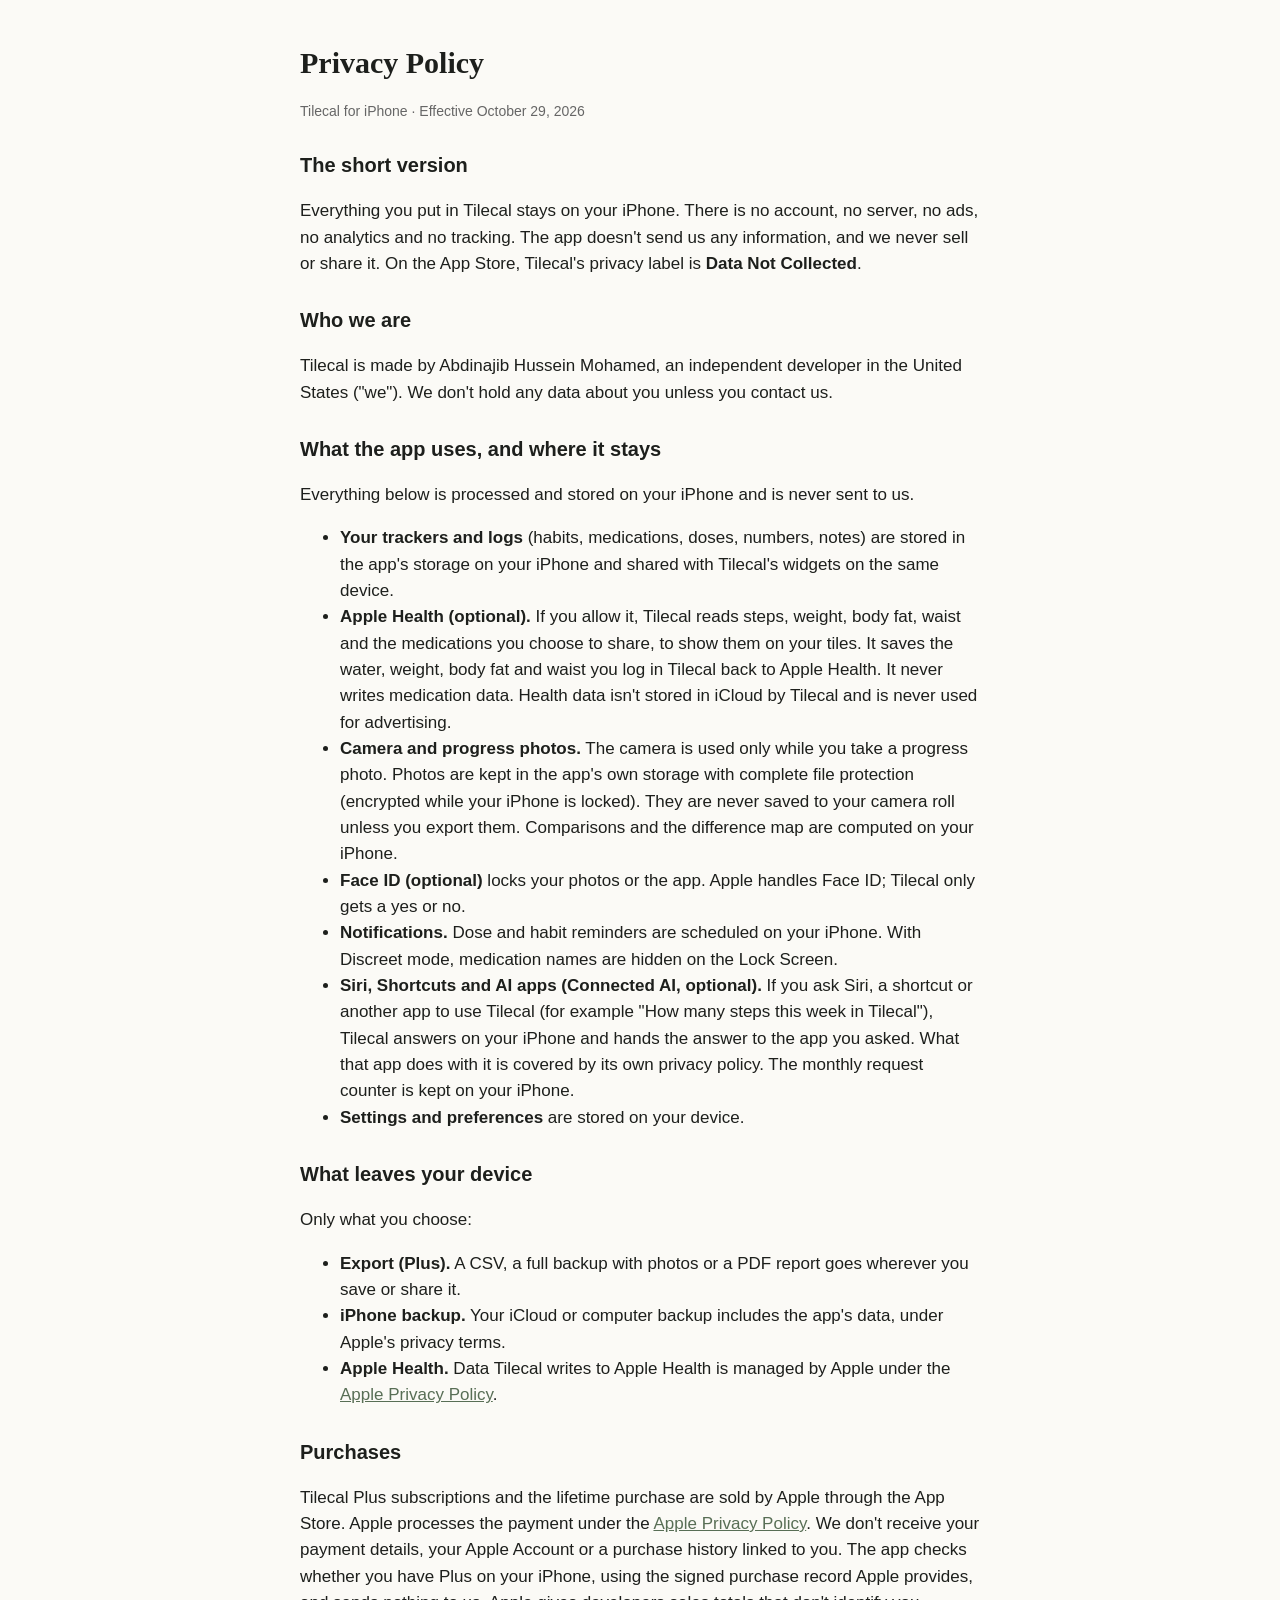
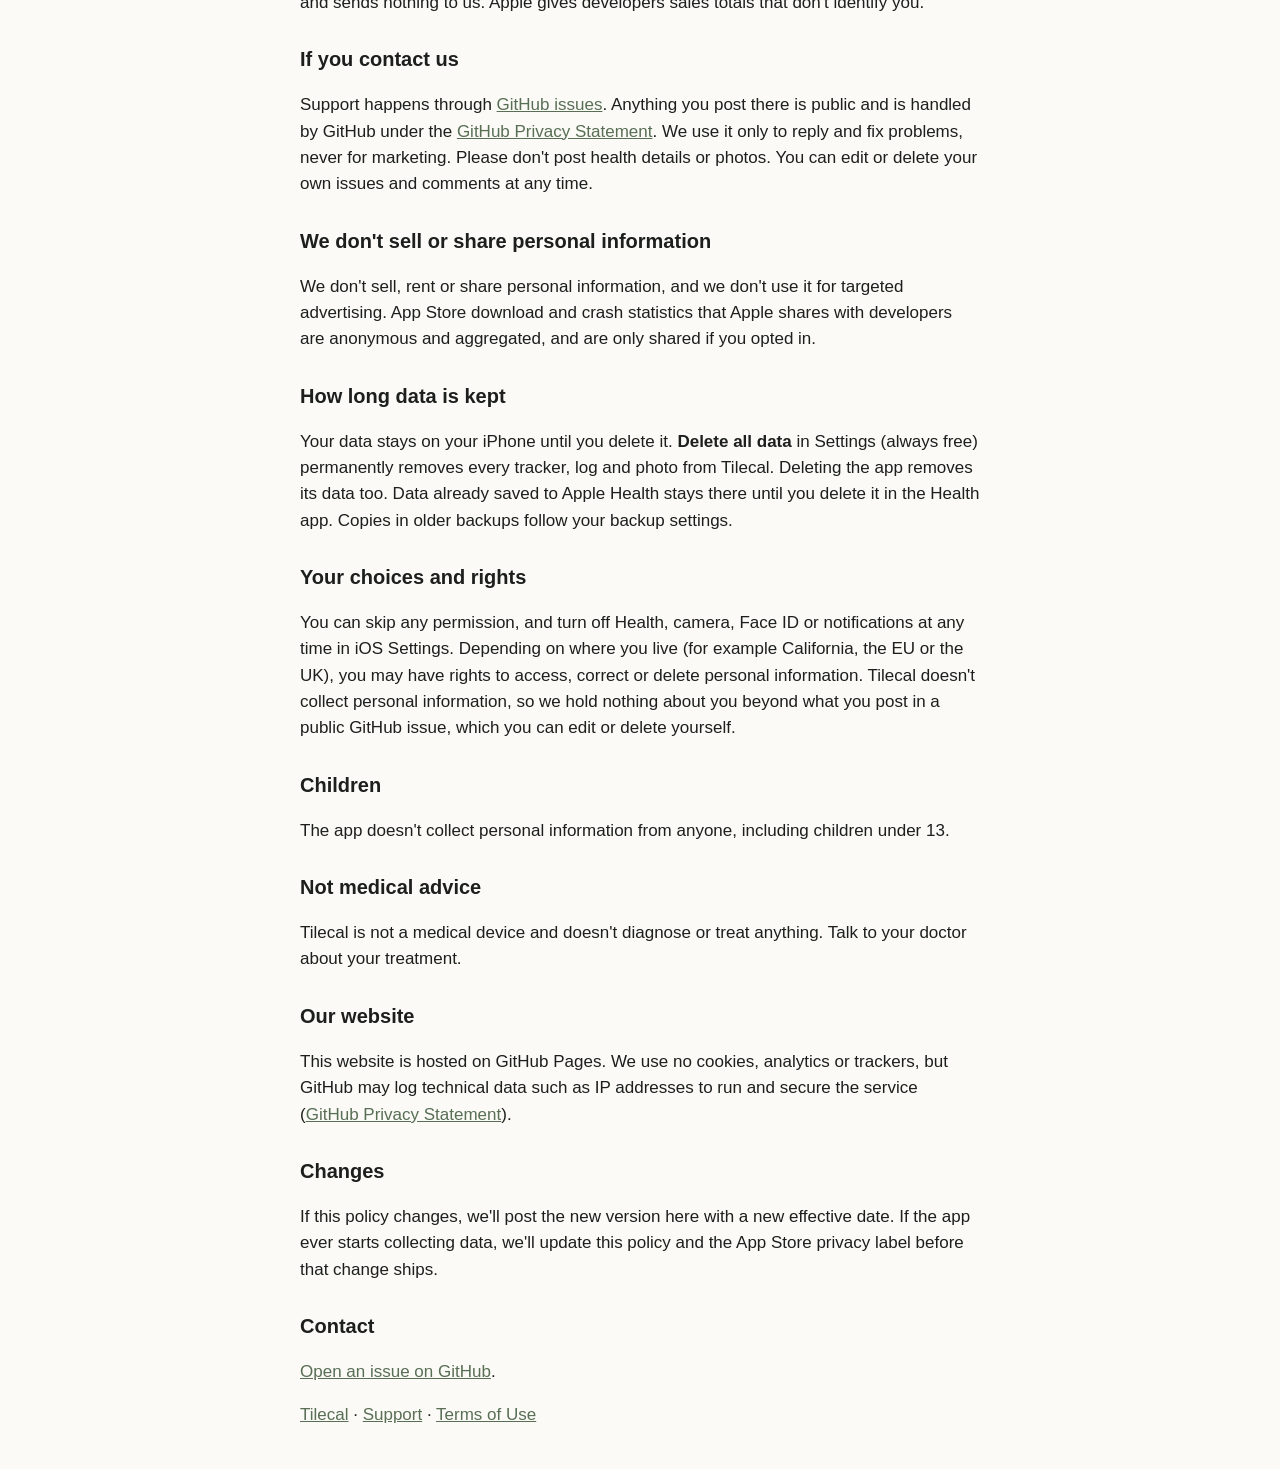
==== privacy.html @ e0120fbf "Tilecal privacy policy and support pages Co-Authored-By: Claude Opus 5.5 <noreply@anthropic.com>" ====
<!doctype html><html lang="en"><head><meta charset="utf-8"><meta name="viewport" content="width=device-width,initial-scale=1"><title>Tilecal: Privacy Policy</title><link rel="stylesheet" href="style.css"></head><body>
<h1>Privacy Policy</h1><p class="muted">Tilecal for iPhone · Effective October 29, 2026</p>
<h2>The short version</h2><p>Everything you put in Tilecal stays on your iPhone. There is no account, no server, no ads, no analytics and no tracking. The app doesn't send us any information, and we never sell or share it. On the App Store, Tilecal's privacy label is <b>Data Not Collected</b>.</p>
<h2>Who we are</h2><p>Tilecal is made by Abdinajib Hussein Mohamed, an independent developer in the United States ("we"). We don't hold any data about you unless you contact us.</p>
<h2>What the app uses, and where it stays</h2><p>Everything below is processed and stored on your iPhone and is never sent to us.</p><ul>
<li><b>Your trackers and logs</b> (habits, medications, doses, numbers, notes) are stored in the app's storage on your iPhone and shared with Tilecal's widgets on the same device.</li>
<li><b>Apple Health (optional).</b> If you allow it, Tilecal reads steps, weight, body fat, waist and the medications you choose to share, to show them on your tiles. It saves the water, weight, body fat and waist you log in Tilecal back to Apple Health. It never writes medication data. Health data isn't stored in iCloud by Tilecal and is never used for advertising.</li>
<li><b>Camera and progress photos.</b> The camera is used only while you take a progress photo. Photos are kept in the app's own storage with complete file protection (encrypted while your iPhone is locked). They are never saved to your camera roll unless you export them. Comparisons and the difference map are computed on your iPhone.</li>
<li><b>Face ID (optional)</b> locks your photos or the app. Apple handles Face ID; Tilecal only gets a yes or no.</li>
<li><b>Notifications.</b> Dose and habit reminders are scheduled on your iPhone. With Discreet mode, medication names are hidden on the Lock Screen.</li>
<li><b>Siri, Shortcuts and AI apps (Connected AI, optional).</b> If you ask Siri, a shortcut or another app to use Tilecal (for example "How many steps this week in Tilecal"), Tilecal answers on your iPhone and hands the answer to the app you asked. What that app does with it is covered by its own privacy policy. The monthly request counter is kept on your iPhone.</li>
<li><b>Settings and preferences</b> are stored on your device.</li></ul>
<h2>What leaves your device</h2><p>Only what you choose:</p><ul>
<li><b>Export (Plus).</b> A CSV, a full backup with photos or a PDF report goes wherever you save or share it.</li>
<li><b>iPhone backup.</b> Your iCloud or computer backup includes the app's data, under Apple's privacy terms.</li>
<li><b>Apple Health.</b> Data Tilecal writes to Apple Health is managed by Apple under the <a href="https://www.apple.com/legal/privacy/">Apple Privacy Policy</a>.</li></ul>
<h2 id="purchases">Purchases</h2><p>Tilecal Plus subscriptions and the lifetime purchase are sold by Apple through the App Store. Apple processes the payment under the <a href="https://www.apple.com/legal/privacy/">Apple Privacy Policy</a>. We don't receive your payment details, your Apple Account or a purchase history linked to you. The app checks whether you have Plus on your iPhone, using the signed purchase record Apple provides, and sends nothing to us. Apple gives developers sales totals that don't identify you.</p>
<h2>If you contact us</h2><p>Support happens through <a href="https://github.com/Abdi1717/tilecal-site/issues">GitHub issues</a>. Anything you post there is public and is handled by GitHub under the <a href="https://docs.github.com/site-policy/privacy-policies/github-general-privacy-statement">GitHub Privacy Statement</a>. We use it only to reply and fix problems, never for marketing. Please don't post health details or photos. You can edit or delete your own issues and comments at any time.</p>
<h2>We don't sell or share personal information</h2><p>We don't sell, rent or share personal information, and we don't use it for targeted advertising. App Store download and crash statistics that Apple shares with developers are anonymous and aggregated, and are only shared if you opted in.</p>
<h2>How long data is kept</h2><p>Your data stays on your iPhone until you delete it. <b>Delete all data</b> in Settings (always free) permanently removes every tracker, log and photo from Tilecal. Deleting the app removes its data too. Data already saved to Apple Health stays there until you delete it in the Health app. Copies in older backups follow your backup settings.</p>
<h2>Your choices and rights</h2><p>You can skip any permission, and turn off Health, camera, Face ID or notifications at any time in iOS Settings. Depending on where you live (for example California, the EU or the UK), you may have rights to access, correct or delete personal information. Tilecal doesn't collect personal information, so we hold nothing about you beyond what you post in a public GitHub issue, which you can edit or delete yourself.</p>
<h2>Children</h2><p>The app doesn't collect personal information from anyone, including children under 13.</p>
<h2>Not medical advice</h2><p>Tilecal is not a medical device and doesn't diagnose or treat anything. Talk to your doctor about your treatment.</p>
<h2>Our website</h2><p>This website is hosted on GitHub Pages. We use no cookies, analytics or trackers, but GitHub may log technical data such as IP addresses to run and secure the service (<a href="https://docs.github.com/site-policy/privacy-policies/github-general-privacy-statement">GitHub Privacy Statement</a>).</p>
<h2>Changes</h2><p>If this policy changes, we'll post the new version here with a new effective date. If the app ever starts collecting data, we'll update this policy and the App Store privacy label before that change ships.</p>
<h2>Contact</h2><p><a href="https://github.com/Abdi1717/tilecal-site/issues">Open an issue on GitHub</a>.</p>
<p><a href="index.html">Tilecal</a> · <a href="support.html">Support</a> · <a href="https://www.apple.com/legal/internet-services/itunes/dev/stdeula/">Terms of Use</a></p></body></html>
---- style.css ----
body{font:17px/1.55 -apple-system,BlinkMacSystemFont,"SF Pro Text",Helvetica,Arial,sans-serif;max-width:680px;margin:40px auto;padding:0 20px;color:#1d1f1c;background:#fbfaf6}
h1{font-family:"New York",ui-serif,Georgia,serif;font-size:30px;margin-bottom:4px}h2{font-size:20px;margin-top:28px}a{color:#586E55}.muted{color:#666;font-size:14px}
@media (prefers-color-scheme:dark){body{background:#151614;color:#ecebe6}a{color:#B6C6B4}.muted{color:#9a9a96}}
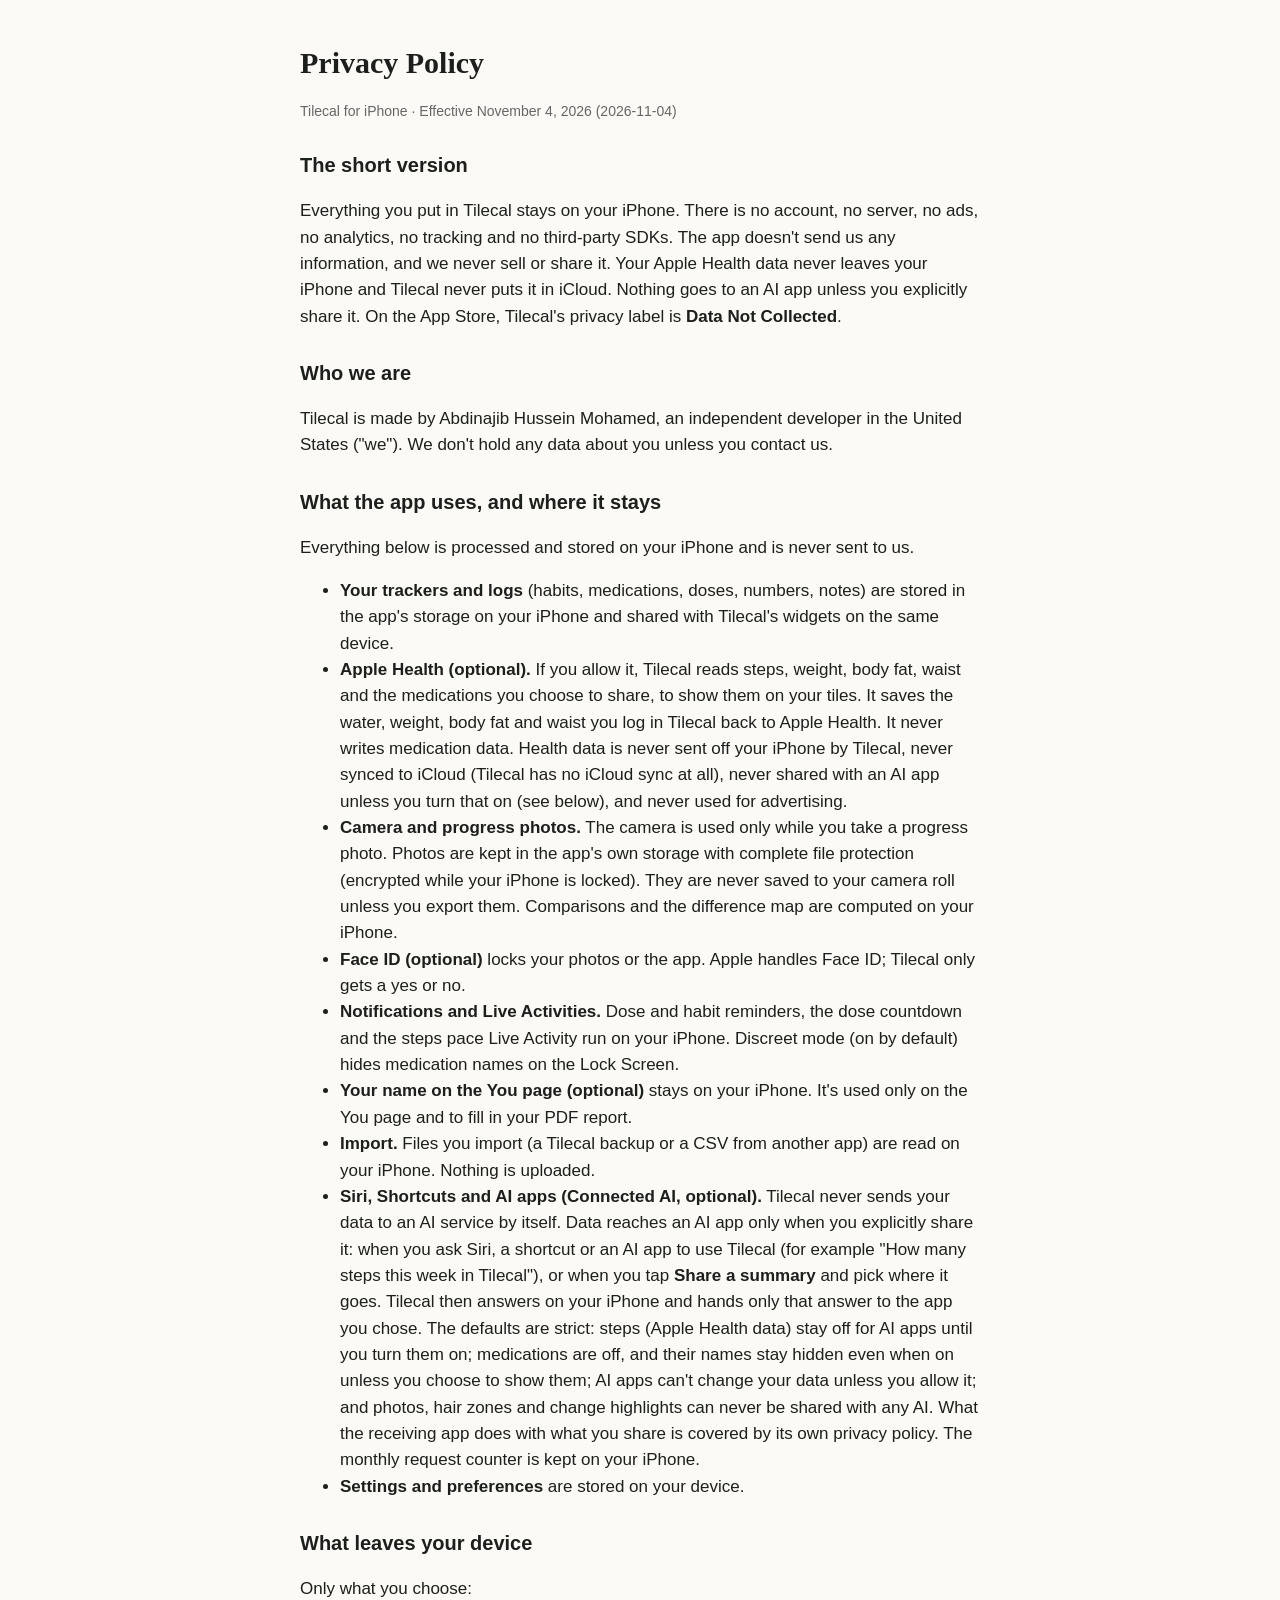
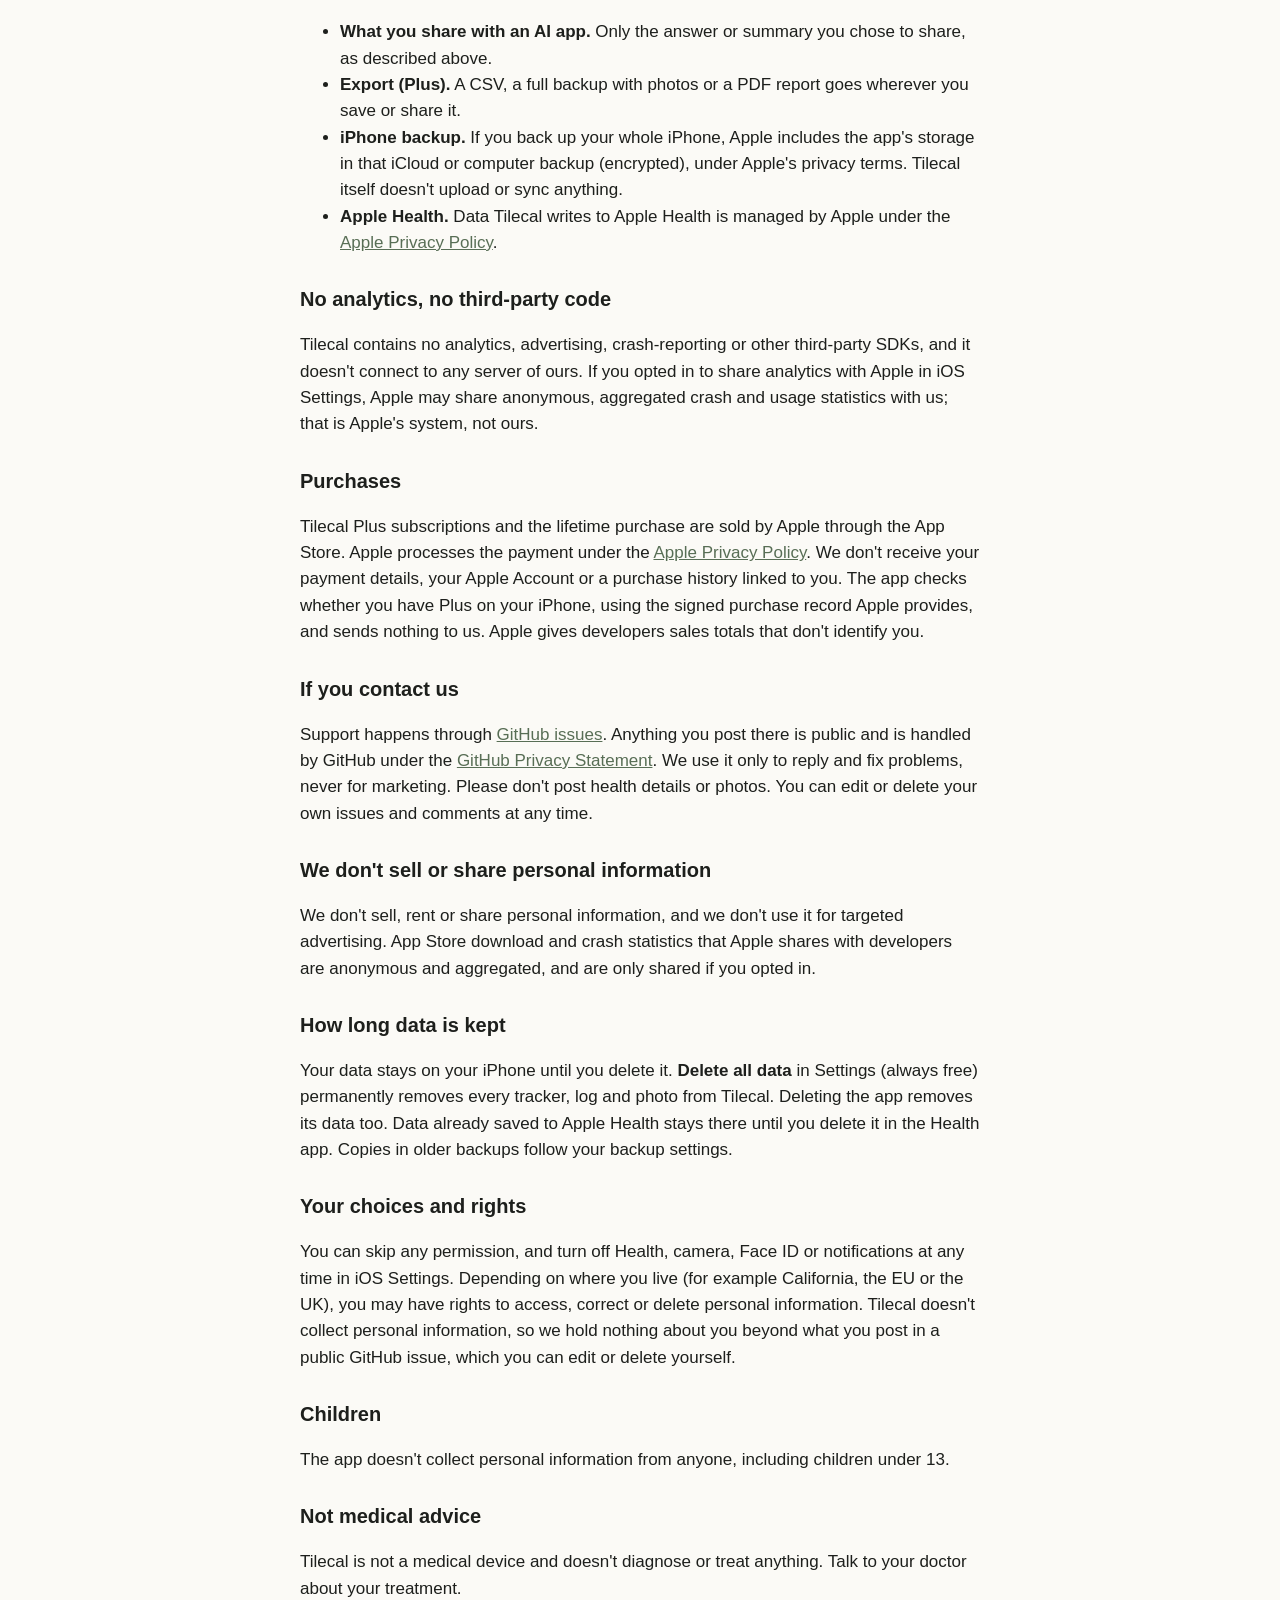
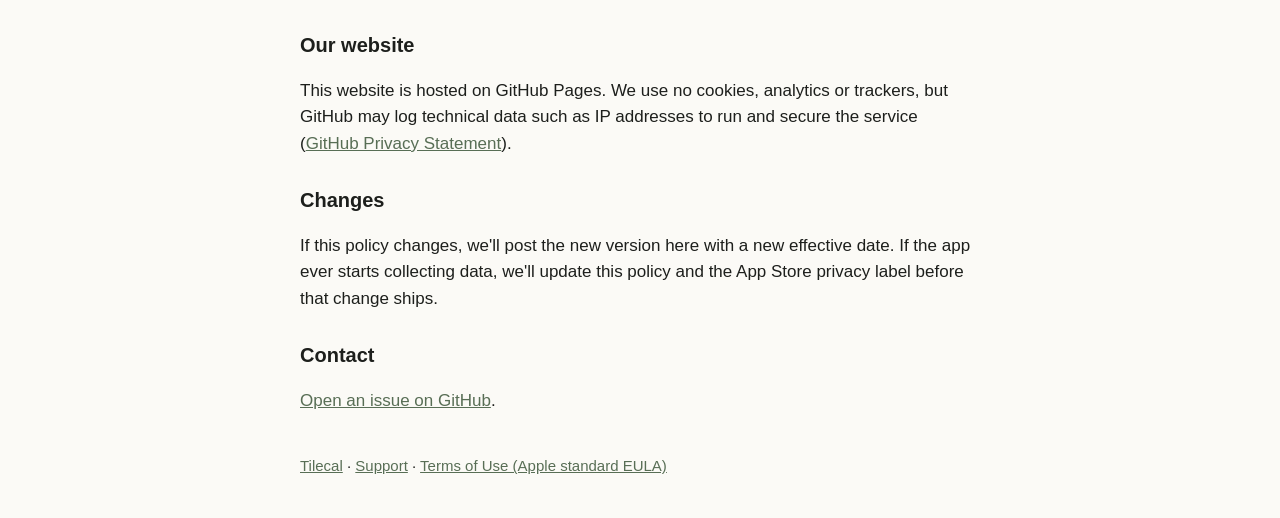
==== commit 7a6a1d95: "Launch-ready landing, support and privacy pages Landing: current features, App Store screenshots (60" ====
--- a/privacy.html
+++ b/privacy.html
@@ -1,19 +1,23 @@
 <!doctype html><html lang="en"><head><meta charset="utf-8"><meta name="viewport" content="width=device-width,initial-scale=1"><title>Tilecal: Privacy Policy</title><link rel="stylesheet" href="style.css"></head><body>
-<h1>Privacy Policy</h1><p class="muted">Tilecal for iPhone · Effective October 29, 2026</p>
-<h2>The short version</h2><p>Everything you put in Tilecal stays on your iPhone. There is no account, no server, no ads, no analytics and no tracking. The app doesn't send us any information, and we never sell or share it. On the App Store, Tilecal's privacy label is <b>Data Not Collected</b>.</p>
+<h1>Privacy Policy</h1><p class="muted">Tilecal for iPhone · Effective November 4, 2026 (2026-11-04)</p>
+<h2>The short version</h2><p>Everything you put in Tilecal stays on your iPhone. There is no account, no server, no ads, no analytics, no tracking and no third-party SDKs. The app doesn't send us any information, and we never sell or share it. Your Apple Health data never leaves your iPhone and Tilecal never puts it in iCloud. Nothing goes to an AI app unless you explicitly share it. On the App Store, Tilecal's privacy label is <b>Data Not Collected</b>.</p>
 <h2>Who we are</h2><p>Tilecal is made by Abdinajib Hussein Mohamed, an independent developer in the United States ("we"). We don't hold any data about you unless you contact us.</p>
 <h2>What the app uses, and where it stays</h2><p>Everything below is processed and stored on your iPhone and is never sent to us.</p><ul>
 <li><b>Your trackers and logs</b> (habits, medications, doses, numbers, notes) are stored in the app's storage on your iPhone and shared with Tilecal's widgets on the same device.</li>
-<li><b>Apple Health (optional).</b> If you allow it, Tilecal reads steps, weight, body fat, waist and the medications you choose to share, to show them on your tiles. It saves the water, weight, body fat and waist you log in Tilecal back to Apple Health. It never writes medication data. Health data isn't stored in iCloud by Tilecal and is never used for advertising.</li>
+<li><b>Apple Health (optional).</b> If you allow it, Tilecal reads steps, weight, body fat, waist and the medications you choose to share, to show them on your tiles. It saves the water, weight, body fat and waist you log in Tilecal back to Apple Health. It never writes medication data. Health data is never sent off your iPhone by Tilecal, never synced to iCloud (Tilecal has no iCloud sync at all), never shared with an AI app unless you turn that on (see below), and never used for advertising.</li>
 <li><b>Camera and progress photos.</b> The camera is used only while you take a progress photo. Photos are kept in the app's own storage with complete file protection (encrypted while your iPhone is locked). They are never saved to your camera roll unless you export them. Comparisons and the difference map are computed on your iPhone.</li>
 <li><b>Face ID (optional)</b> locks your photos or the app. Apple handles Face ID; Tilecal only gets a yes or no.</li>
-<li><b>Notifications.</b> Dose and habit reminders are scheduled on your iPhone. With Discreet mode, medication names are hidden on the Lock Screen.</li>
-<li><b>Siri, Shortcuts and AI apps (Connected AI, optional).</b> If you ask Siri, a shortcut or another app to use Tilecal (for example "How many steps this week in Tilecal"), Tilecal answers on your iPhone and hands the answer to the app you asked. What that app does with it is covered by its own privacy policy. The monthly request counter is kept on your iPhone.</li>
+<li><b>Notifications and Live Activities.</b> Dose and habit reminders, the dose countdown and the steps pace Live Activity run on your iPhone. Discreet mode (on by default) hides medication names on the Lock Screen.</li>
+<li><b>Your name on the You page (optional)</b> stays on your iPhone. It's used only on the You page and to fill in your PDF report.</li>
+<li><b>Import.</b> Files you import (a Tilecal backup or a CSV from another app) are read on your iPhone. Nothing is uploaded.</li>
+<li><b>Siri, Shortcuts and AI apps (Connected AI, optional).</b> Tilecal never sends your data to an AI service by itself. Data reaches an AI app only when you explicitly share it: when you ask Siri, a shortcut or an AI app to use Tilecal (for example "How many steps this week in Tilecal"), or when you tap <b>Share a summary</b> and pick where it goes. Tilecal then answers on your iPhone and hands only that answer to the app you chose. The defaults are strict: steps (Apple Health data) stay off for AI apps until you turn them on; medications are off, and their names stay hidden even when on unless you choose to show them; AI apps can't change your data unless you allow it; and photos, hair zones and change highlights can never be shared with any AI. What the receiving app does with what you share is covered by its own privacy policy. The monthly request counter is kept on your iPhone.</li>
 <li><b>Settings and preferences</b> are stored on your device.</li></ul>
 <h2>What leaves your device</h2><p>Only what you choose:</p><ul>
+<li><b>What you share with an AI app.</b> Only the answer or summary you chose to share, as described above.</li>
 <li><b>Export (Plus).</b> A CSV, a full backup with photos or a PDF report goes wherever you save or share it.</li>
-<li><b>iPhone backup.</b> Your iCloud or computer backup includes the app's data, under Apple's privacy terms.</li>
+<li><b>iPhone backup.</b> If you back up your whole iPhone, Apple includes the app's storage in that iCloud or computer backup (encrypted), under Apple's privacy terms. Tilecal itself doesn't upload or sync anything.</li>
 <li><b>Apple Health.</b> Data Tilecal writes to Apple Health is managed by Apple under the <a href="https://www.apple.com/legal/privacy/">Apple Privacy Policy</a>.</li></ul>
+<h2>No analytics, no third-party code</h2><p>Tilecal contains no analytics, advertising, crash-reporting or other third-party SDKs, and it doesn't connect to any server of ours. If you opted in to share analytics with Apple in iOS Settings, Apple may share anonymous, aggregated crash and usage statistics with us; that is Apple's system, not ours.</p>
 <h2 id="purchases">Purchases</h2><p>Tilecal Plus subscriptions and the lifetime purchase are sold by Apple through the App Store. Apple processes the payment under the <a href="https://www.apple.com/legal/privacy/">Apple Privacy Policy</a>. We don't receive your payment details, your Apple Account or a purchase history linked to you. The app checks whether you have Plus on your iPhone, using the signed purchase record Apple provides, and sends nothing to us. Apple gives developers sales totals that don't identify you.</p>
 <h2>If you contact us</h2><p>Support happens through <a href="https://github.com/Abdi1717/tilecal-site/issues">GitHub issues</a>. Anything you post there is public and is handled by GitHub under the <a href="https://docs.github.com/site-policy/privacy-policies/github-general-privacy-statement">GitHub Privacy Statement</a>. We use it only to reply and fix problems, never for marketing. Please don't post health details or photos. You can edit or delete your own issues and comments at any time.</p>
 <h2>We don't sell or share personal information</h2><p>We don't sell, rent or share personal information, and we don't use it for targeted advertising. App Store download and crash statistics that Apple shares with developers are anonymous and aggregated, and are only shared if you opted in.</p>
@@ -24,4 +28,4 @@
 <h2>Our website</h2><p>This website is hosted on GitHub Pages. We use no cookies, analytics or trackers, but GitHub may log technical data such as IP addresses to run and secure the service (<a href="https://docs.github.com/site-policy/privacy-policies/github-general-privacy-statement">GitHub Privacy Statement</a>).</p>
 <h2>Changes</h2><p>If this policy changes, we'll post the new version here with a new effective date. If the app ever starts collecting data, we'll update this policy and the App Store privacy label before that change ships.</p>
 <h2>Contact</h2><p><a href="https://github.com/Abdi1717/tilecal-site/issues">Open an issue on GitHub</a>.</p>
-<p><a href="index.html">Tilecal</a> · <a href="support.html">Support</a> · <a href="https://www.apple.com/legal/internet-services/itunes/dev/stdeula/">Terms of Use</a></p></body></html>
+<footer><a href="index.html">Tilecal</a> · <a href="support.html">Support</a> · <a href="https://www.apple.com/legal/internet-services/itunes/dev/stdeula/">Terms of Use (Apple standard EULA)</a></footer></body></html>
--- a/style.css
+++ b/style.css
@@ -1,3 +1,7 @@
 body{font:17px/1.55 -apple-system,BlinkMacSystemFont,"SF Pro Text",Helvetica,Arial,sans-serif;max-width:680px;margin:40px auto;padding:0 20px;color:#1d1f1c;background:#fbfaf6}
 h1{font-family:"New York",ui-serif,Georgia,serif;font-size:30px;margin-bottom:4px}h2{font-size:20px;margin-top:28px}a{color:#586E55}.muted{color:#666;font-size:14px}
 @media (prefers-color-scheme:dark){body{background:#151614;color:#ecebe6}a{color:#B6C6B4}.muted{color:#9a9a96}}
+.shots{display:flex;gap:14px;overflow-x:auto;scroll-snap-type:x mandatory;margin:24px -20px;padding:0 20px 8px}.shots img{flex:0 0 auto;width:220px;height:auto;border-radius:18px;scroll-snap-align:start;box-shadow:0 1px 3px rgba(0,0,0,.12)}
+.cta{display:inline-block;margin:8px 0 4px;padding:10px 18px;border-radius:999px;background:#586E55;color:#fbfaf6;font-weight:600;text-decoration:none}.plans{border:1px solid #e3e0d6;border-radius:14px;padding:4px 18px;margin:16px 0}
+nav{font-size:15px;margin-bottom:24px}footer{margin-top:40px;font-size:15px}
+@media (prefers-color-scheme:dark){.cta{background:#B6C6B4;color:#151614}.plans{border-color:#33352f}}
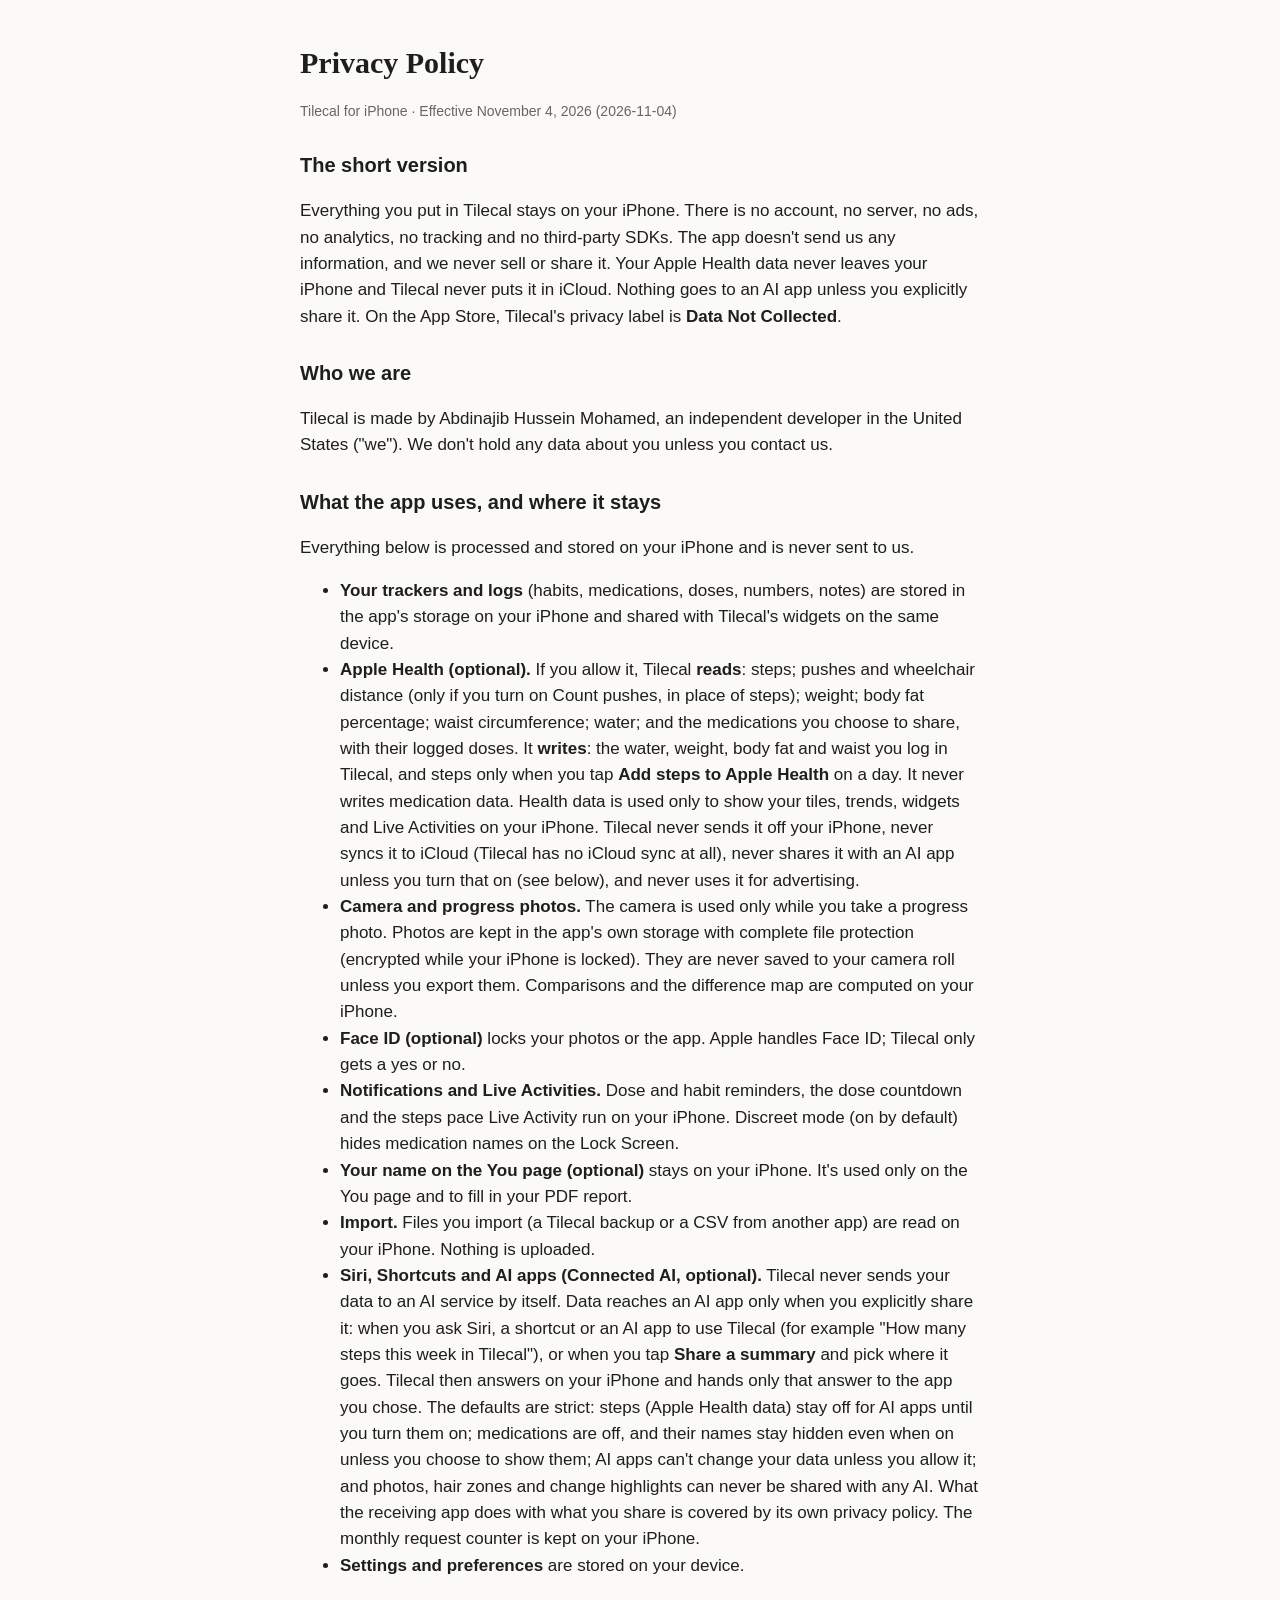
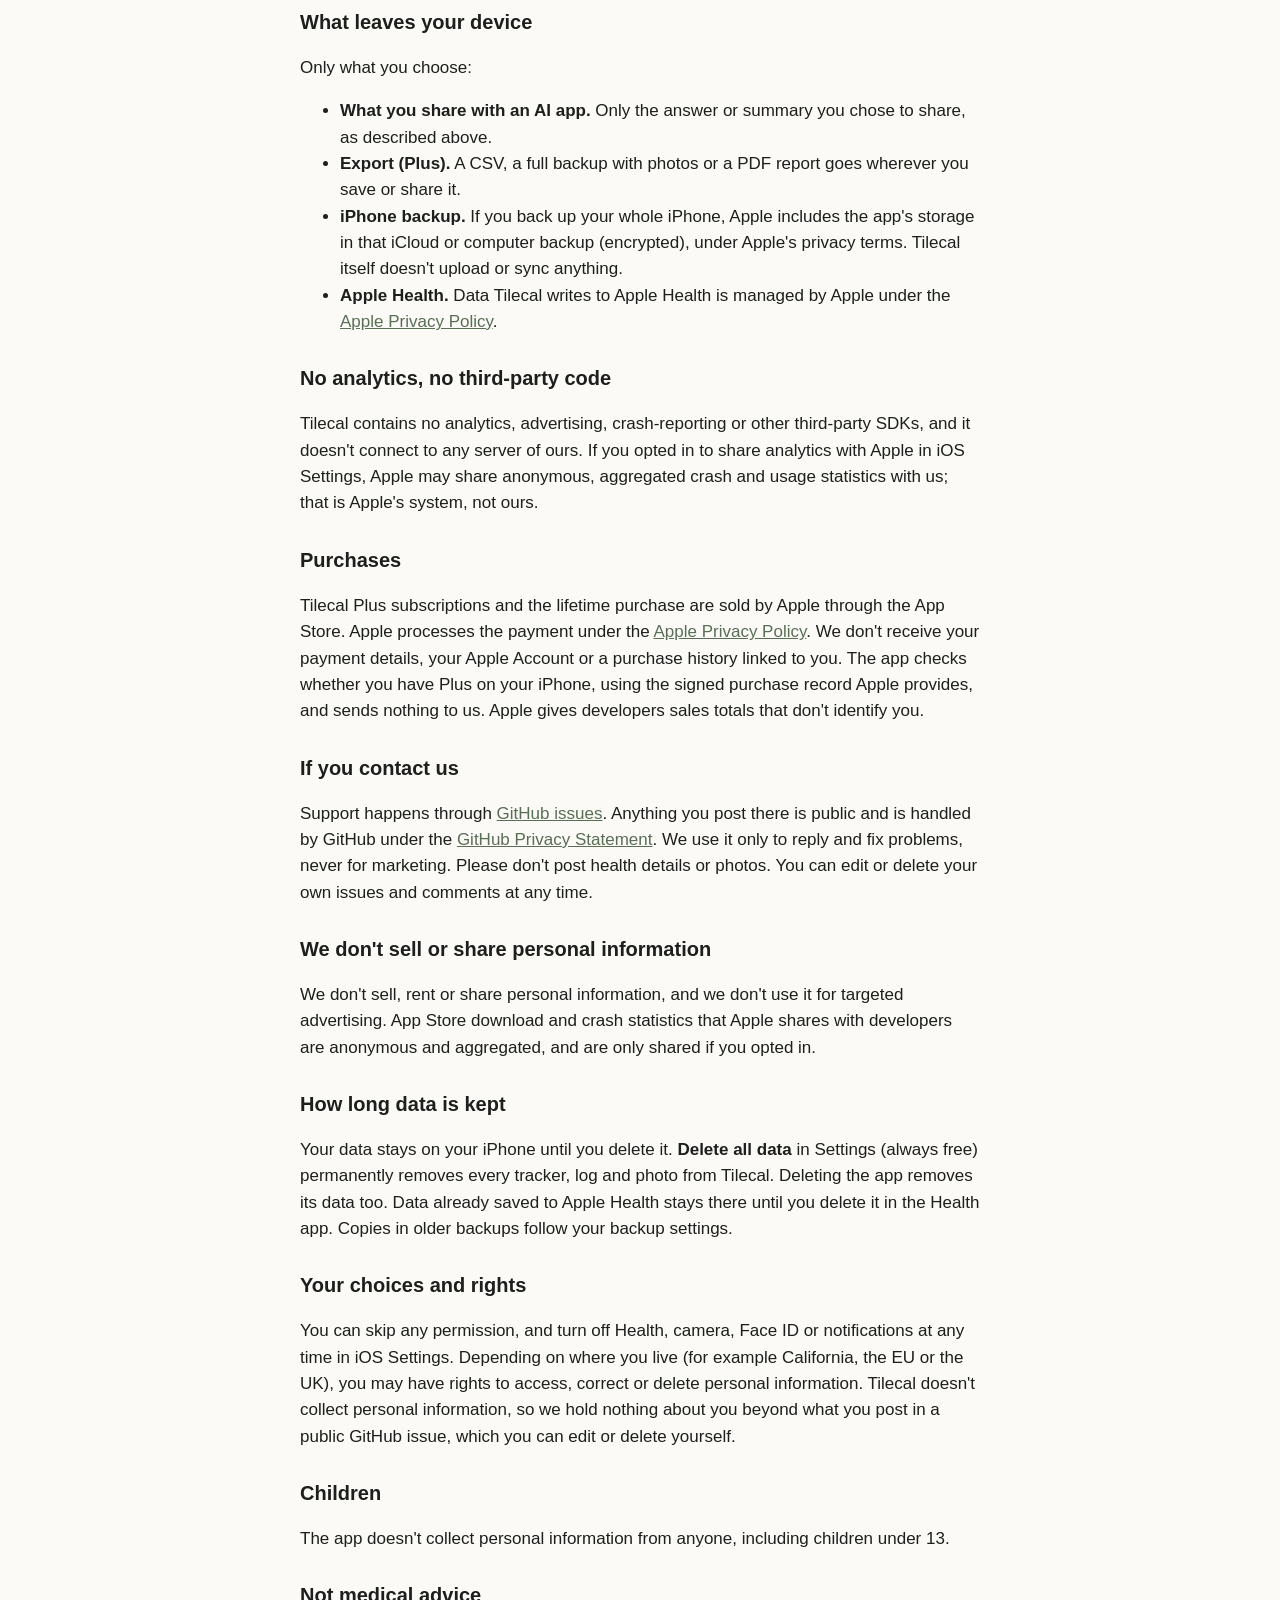
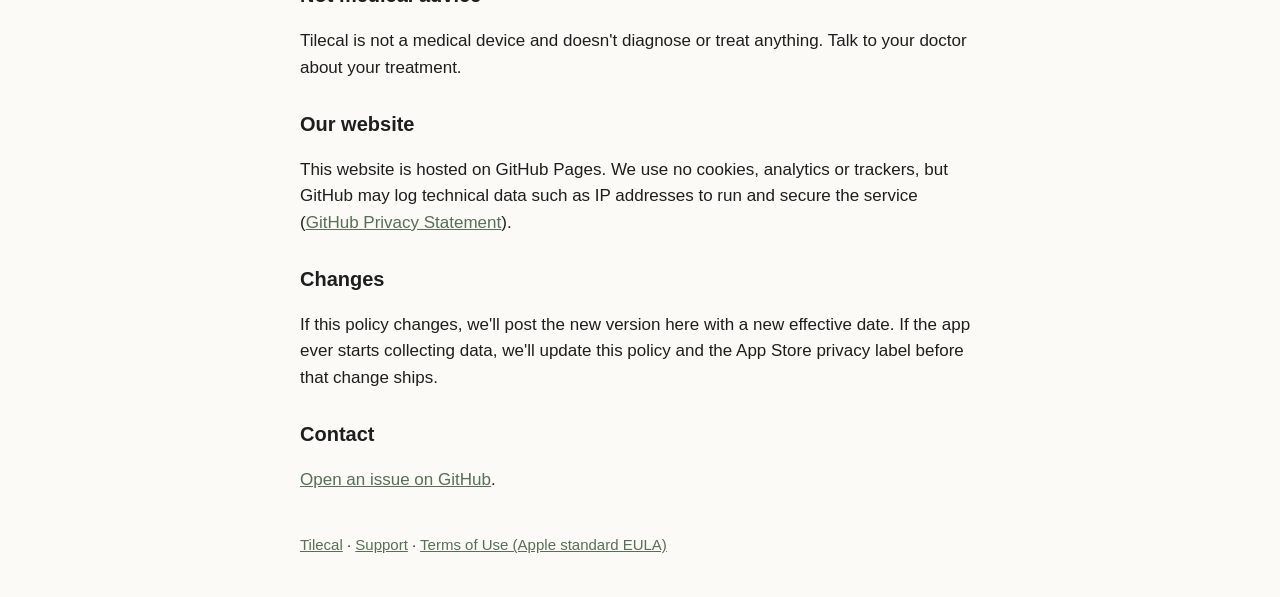
==== commit 71864ac0: "Privacy: merge compliance's HealthKit list (every type read and written) Co-Authored-By: Claude Opus" ====
--- a/privacy.html
+++ b/privacy.html
@@ -4,7 +4,7 @@
 <h2>Who we are</h2><p>Tilecal is made by Abdinajib Hussein Mohamed, an independent developer in the United States ("we"). We don't hold any data about you unless you contact us.</p>
 <h2>What the app uses, and where it stays</h2><p>Everything below is processed and stored on your iPhone and is never sent to us.</p><ul>
 <li><b>Your trackers and logs</b> (habits, medications, doses, numbers, notes) are stored in the app's storage on your iPhone and shared with Tilecal's widgets on the same device.</li>
-<li><b>Apple Health (optional).</b> If you allow it, Tilecal reads steps, weight, body fat, waist and the medications you choose to share, to show them on your tiles. It saves the water, weight, body fat and waist you log in Tilecal back to Apple Health. It never writes medication data. Health data is never sent off your iPhone by Tilecal, never synced to iCloud (Tilecal has no iCloud sync at all), never shared with an AI app unless you turn that on (see below), and never used for advertising.</li>
+<li><b>Apple Health (optional).</b> If you allow it, Tilecal <b>reads</b>: steps; pushes and wheelchair distance (only if you turn on Count pushes, in place of steps); weight; body fat percentage; waist circumference; water; and the medications you choose to share, with their logged doses. It <b>writes</b>: the water, weight, body fat and waist you log in Tilecal, and steps only when you tap <b>Add steps to Apple Health</b> on a day. It never writes medication data. Health data is used only to show your tiles, trends, widgets and Live Activities on your iPhone. Tilecal never sends it off your iPhone, never syncs it to iCloud (Tilecal has no iCloud sync at all), never shares it with an AI app unless you turn that on (see below), and never uses it for advertising.</li>
 <li><b>Camera and progress photos.</b> The camera is used only while you take a progress photo. Photos are kept in the app's own storage with complete file protection (encrypted while your iPhone is locked). They are never saved to your camera roll unless you export them. Comparisons and the difference map are computed on your iPhone.</li>
 <li><b>Face ID (optional)</b> locks your photos or the app. Apple handles Face ID; Tilecal only gets a yes or no.</li>
 <li><b>Notifications and Live Activities.</b> Dose and habit reminders, the dose countdown and the steps pace Live Activity run on your iPhone. Discreet mode (on by default) hides medication names on the Lock Screen.</li>
